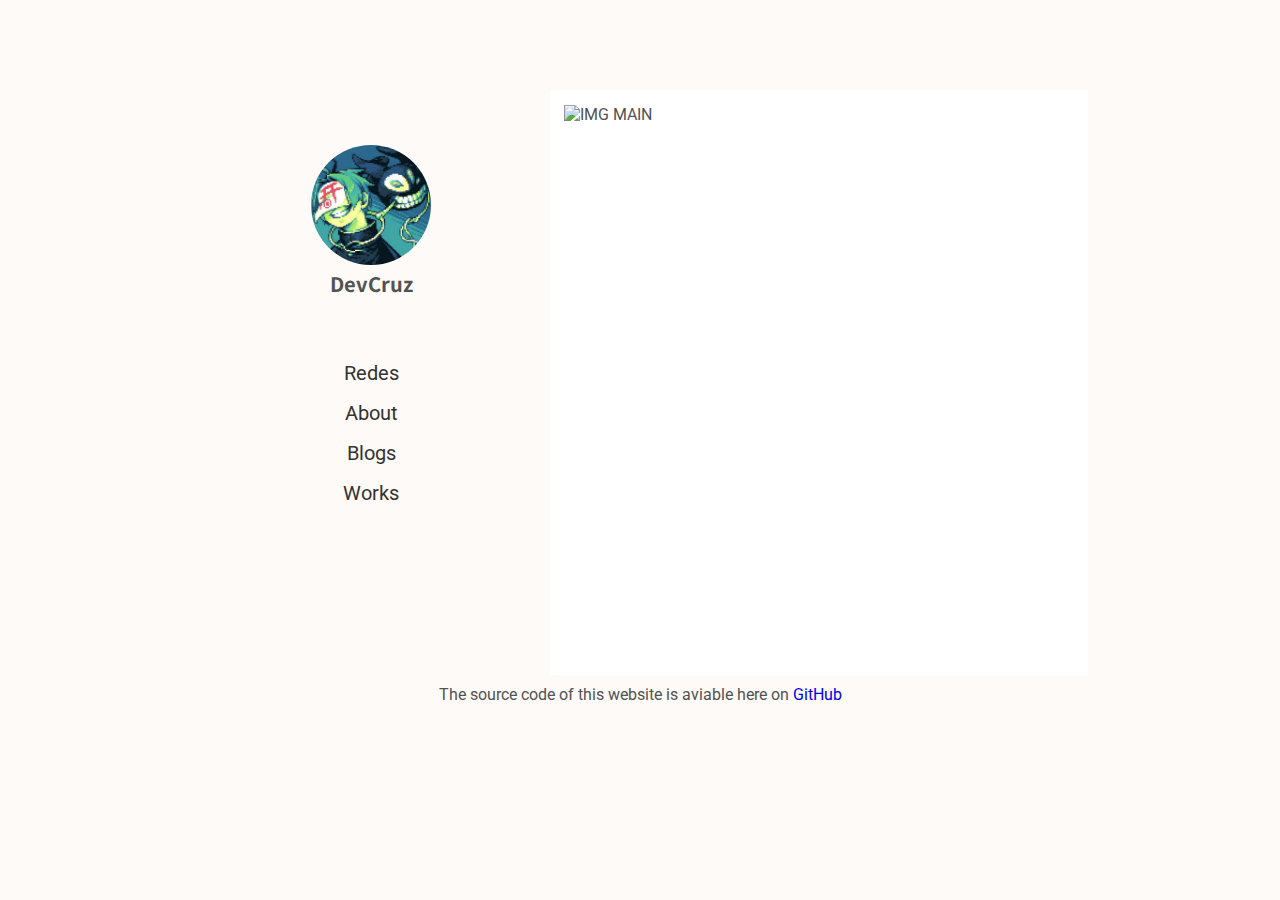
==== index.html @ cb2f150f "Add files via upload" ====
<!DOCTYPE html>
<html lang="es">

<head>
    <meta charset="UTF-8">
    <meta http-equiv="X-UA-Compatible" content="IE=edge">
    <meta name="viewport" content="width=device-width, initial-scale=1.0">
    <title>DevCruz - Abdiel Castillo Cruz</title>
    <!---ESTILOS CSS---->
    <LINK REL=StyleSheet HREF="css/estilo.css" TYPE="text/css" MEDIA=screen>
    <!--Fuentes--->
    <!--Roboto-->
    <link rel="preconnect" href="https://fonts.googleapis.com">
    <link rel="preconnect" href="https://fonts.gstatic.com" crossorigin>
    <link href="https://fonts.googleapis.com/css2?family=Roboto:wght@300&display=swap" rel="stylesheet">
    <!---Naoto Sans JP--->
    <link rel="preconnect" href="https://fonts.googleapis.com">
    <link rel="preconnect" href="https://fonts.gstatic.com" crossorigin>
    <link href="https://fonts.googleapis.com/css2?family=Noto+Sans+JP:wght@300&family=Roboto:wght@300&display=swap"
        rel="stylesheet">
</head>

<body>
    <div class="grid-contenedor">
        <div class="grid-main">
            <!----Parte del icon-->
            <div class="icon">
                <a href="index.html">
                    <img src="img/img-perfil.jpg" alt="img_perfil">
                    <h2 class="titulo">DevCruz</h2>
                </a>
            </div>

            <div class="nav">
                <ul>
                    <li>
                        <a href="redes.html">Redes</a>
                    </li>

                    <li>
                        <a href="#">About</a>
                    </li>

                    <li>
                        <a href="#">Blogs</a>
                    </li>

                    <li>
                        <a href="#">Works</a>
                    </li>
                </ul>
            
            </div>
            
            <div class="img-main">
                <div class="box-img">
                    <img src="img/wallpaperflare.com_wallpaper.jpg" alt="IMG MAIN">
                </div>

            </div>
        </div>
        <footer class="footer-main">
            <div class="box-footer">
                <p>The source code of this website is aviable here on <a href="#">GitHub</a></p> 
            </div>           
        </footer>
    </div>
</body>

</html>
---- css/estilo.css ----
*{
    margin: 0;
    padding: 0;
}

body{
    background-color: rgb(253, 250, 247);
    color: #525252;
    font-family: 'Roboto', sans-serif; /***Roboto fonts***/
}
a{
    text-decoration: none;
}

.grid-contenedor{
    width: 100vw;
    height: 100vh;
    display: grid;
    grid-template-columns: 15% 70% 15%;
    grid-template-rows: 10% 65% 25%;
}

.grid-contenedor .grid-main{
    grid-column-start: 2;
    grid-column-end: 3;
    grid-row-start: 2;
    grid-row-end: 3;
    /**** Grid main ****/
    display: grid;
    grid-template-columns: 40% 60%;
    grid-template-rows: 45% 55% ;
}

/*** Icono y Nombre ***/
.grid-contenedor .grid-main .icon{
    text-decoration: none;
    grid-column-start: 1;
    grid-column-end: 2;
    grid-row-start: 1;
    grid-row-end: 2;
    display: flex;
    justify-content: center;
    text-align: center;
    align-items: center;
}
.grid-contenedor .grid-main .icon a{
    text-decoration: none;
}
.grid-contenedor .grid-main .icon a img{
    width:120px;
    height:120px;
    border-radius:150px;
}
.grid-contenedor .grid-main .icon a h2.titulo{
    font-family: 'Noto Sans JP';
    font-size: 20px;
    color: #525252;
}

/**** Navegacion ***/
.grid-contenedor .grid-main .nav{
    grid-column-start: 1;
    grid-column-end: 2;
    grid-row-start: 2;
    grid-row-end: 3;
    display: flex;
    align-items: flex-start;
    text-align: center;
    justify-content: center;
}
.grid-contenedor .grid-contenedor .nav ul{
    flex-wrap: wrap;
}
.grid-contenedor .grid-main .nav ul li{
    text-decoration: none;
    list-style: none;
    padding: 8px;
}
.grid-contenedor .grid-main .nav ul li:hover{
    border: paleturquoise;
}
.grid-contenedor .grid-main .nav ul li a{
    text-decoration: none;
    font-size: 20px;
    color: #333333;
}

/****  Main img ****/
.grid-contenedor .grid-main .img-main{
    grid-column-start: 2;
    grid-column-end: 3;
    grid-row-start: 1;
    grid-row-end: 3;

    background-color: white;
}
.grid-contenedor .grid-main .img-main .box-img{
    width: 100%;
    height: 100%;
    display: flex;
    align-items:center;
    justify-content: center;
}
.grid-contenedor .grid-main .img-main .box-img img{
    width: 95%;
    height: 95%;
}

/**** Footer main *****/
.grid-contenedor footer.footer-main{
    grid-column-start: 2;
    grid-column-end: 3;
    grid-row-start: 3;
    grid-row-end: 4;
}
.grid-contenedor footer.footer-main .box-footer{
    display: flex;
    align-items:center;
    justify-content: center;
}
.grid-contenedor footer.footer-main .box-footer p{
    padding-top: 10px;
}
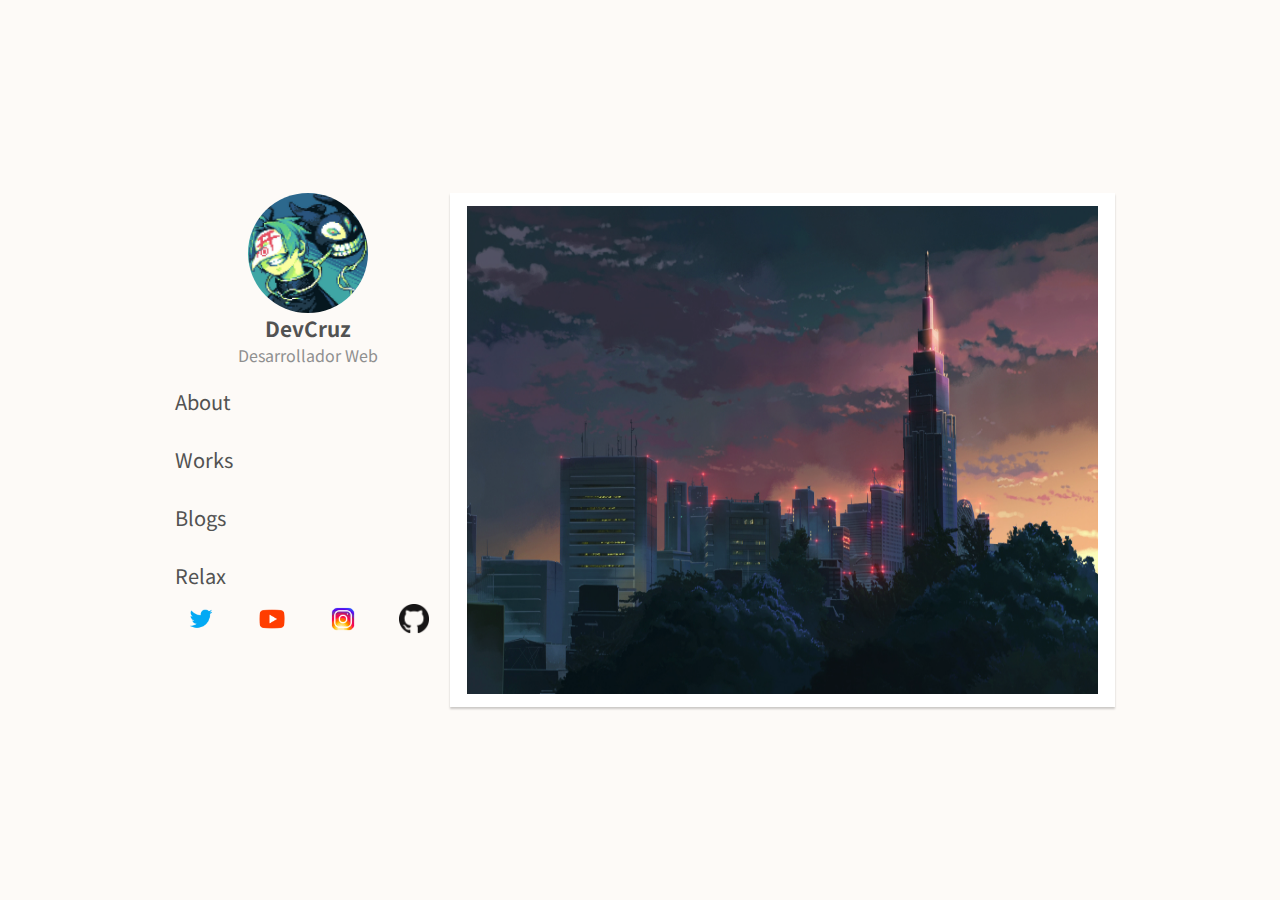
==== commit 75c5b7f0: "Add files via upload" ====
--- a/index.html
+++ b/index.html
@@ -12,7 +12,7 @@
     <!--Roboto-->
     <link rel="preconnect" href="https://fonts.googleapis.com">
     <link rel="preconnect" href="https://fonts.gstatic.com" crossorigin>
-    <link href="https://fonts.googleapis.com/css2?family=Roboto:wght@300&display=swap" rel="stylesheet">
+    <link href="https://fonts.googleapis.com/css2?family=Roboto&display=swap" rel="stylesheet">
     <!---Naoto Sans JP--->
     <link rel="preconnect" href="https://fonts.googleapis.com">
     <link rel="preconnect" href="https://fonts.gstatic.com" crossorigin>
@@ -23,48 +23,76 @@
 <body>
     <div class="grid-contenedor">
         <div class="grid-main">
-            <!----Parte del icon-->
-            <div class="icon">
-                <a href="index.html">
-                    <img src="img/img-perfil.jpg" alt="img_perfil">
-                    <h2 class="titulo">DevCruz</h2>
+            <div class="perfil">
+                <a href="#">
+                    <img src="img/img-perfil.jpg">
                 </a>
+                <h1>DevCruz</h1>
+                <p>Desarrollador Web</p>
             </div>
+            <div class="nav">
+                <ul class="nav-box">
+                    <div class="iteam1">
+                        <a href="#">
+                            About
+                        </a>
+                    </div>
+                    <div class="iteam2">
+                        <a href="#">
+                            Works
+                        </a>
+                    </div>
+                    <div class="iteam3">
+                        <a href="#">
+                            Blogs
+                        </a>
+                    </div>
+                    <div class="iteam4">
+                        <a href="#">
+                            Relax
+                        </a>
+                    </div>
+                </ul>
+            </div>
+            <div class="redes">
+                <ul class="redes-box">
+                    <div class="icon1">
+                        <a href="https://twitter.com/A_CruZ_0">
+                        <img src="img/iconos/icons8-twitter-48.png">
+                        </a>
+                    </div>
 
-            <div class="nav">
-                <ul>
-                    <li>
-                        <a href="redes.html">Redes</a>
-                    </li>
+                    <div class="icon2">
+                        <a href="https://www.youtube.com/channel/UC5SplORpdw8LHfMeSpYAg6Q">
+                            <img src="img/iconos/icons8-youtube-play-48.png">
+                        </a>
+                    </div>
 
-                    <li>
-                        <a href="#">About</a>
-                    </li>
+                    <div class="icon3">
+                        <a href="https://www.instagram.com/abdiel_trash/?hl=es">
+                            <img src="img/iconos/icons8-instagram-48.png">
+                        </a>
+                    </div>
 
-                    <li>
-                        <a href="#">Blogs</a>
-                    </li>
-
-                    <li>
-                        <a href="#">Works</a>
-                    </li>
+                    <div class="icon4">
+                        <a href="https://github.com/CruZ69">
+                            <img src="img/iconos/GitHub-Mark-32px.png">
+                        </a>
+                    </div>
                 </ul>
-            
             </div>
-            
-            <div class="img-main">
-                <div class="box-img">
-                    <img src="img/wallpaperflare.com_wallpaper.jpg" alt="IMG MAIN">
+            <div class="portada">
+                <div class="portada-box">
+                    <img src="img/fondos/SAVE_20181219_114207.png">
                 </div>
-
             </div>
         </div>
-        <footer class="footer-main">
-            <div class="box-footer">
-                <p>The source code of this website is aviable here on <a href="#">GitHub</a></p> 
-            </div>           
-        </footer>
+
+        <!--<footer>
+            <p>The source code of this website is available <a href="https://github.com/CruZ69/Pagina-personal">here on GitHub</a></p>
+        </footer>-->
     </div>
+    
 </body>
 
 </html>
--- a/css/estilo.css
+++ b/css/estilo.css
@@ -5,8 +5,9 @@
 
 body{
     background-color: rgb(253, 250, 247);
-    color: #525252;
-    font-family: 'Roboto', sans-serif; /***Roboto fonts***/
+    color: rgb(143, 143, 143);
+    font-family: 'Noto Sans JP', sans-serif; /***Roboto fonts***/
+    font-size: 16px;
 }
 a{
     text-decoration: none;
@@ -16,108 +17,331 @@
     width: 100vw;
     height: 100vh;
     display: grid;
-    grid-template-columns: 15% 70% 15%;
-    grid-template-rows: 10% 65% 25%;
+    grid-template-columns: auto 950px auto;
+    grid-template-rows: auto 514px auto;
 }
 
 .grid-contenedor .grid-main{
-    grid-column-start: 2;
-    grid-column-end: 3;
-    grid-row-start: 2;
-    grid-row-end: 3;
-    /**** Grid main ****/
+    grid-column: 2/3;
+    grid-row: 2/3;
+    /*******/
+    
+
     display: grid;
-    grid-template-columns: 40% 60%;
-    grid-template-rows: 45% 55% ;
-}
-
-/*** Icono y Nombre ***/
-.grid-contenedor .grid-main .icon{
-    text-decoration: none;
-    grid-column-start: 1;
-    grid-column-end: 2;
-    grid-row-start: 1;
-    grid-row-end: 2;
-    display: flex;
-    justify-content: center;
+    grid-template-columns: 30% 70%;
+    grid-template-rows: 35% 45% 20%;
+    grid-template-areas: " perfil portada"
+                         "nav    portada"
+                         "redes  portada";
+}
+
+.grid-contenedor .grid-main .perfil{
+    /**grid-column: 1/2;
+    grid-row: 1/2;**/
+    grid-area: perfil;
+}
+.grid-contenedor .grid-main .perfil a{
+    text-decoration: none;
+    display: flex;
+    justify-content: center;
+}
+.grid-contenedor .grid-main .perfil a img{
+    width: 7.5rem;
+    height: 7.5rem;
+    border-radius: 150px;
+}
+.grid-contenedor .grid-main .perfil h1{
+    font-size: 1.3em;
+    font-family: Noto Sans JP;
+    color: #525252;
     text-align: center;
-    align-items: center;
-}
-.grid-contenedor .grid-main .icon a{
-    text-decoration: none;
-}
-.grid-contenedor .grid-main .icon a img{
-    width:120px;
-    height:120px;
-    border-radius:150px;
-}
-.grid-contenedor .grid-main .icon a h2.titulo{
-    font-family: 'Noto Sans JP';
-    font-size: 20px;
-    color: #525252;
-}
-
-/**** Navegacion ***/
+}
+.grid-contenedor .grid-main .perfil p{
+    font-size: 1em;
+    text-align: center;
+}
+
 .grid-contenedor .grid-main .nav{
-    grid-column-start: 1;
-    grid-column-end: 2;
-    grid-row-start: 2;
-    grid-row-end: 3;
-    display: flex;
-    align-items: flex-start;
-    text-align: center;
-    justify-content: center;
-}
-.grid-contenedor .grid-contenedor .nav ul{
-    flex-wrap: wrap;
-}
-.grid-contenedor .grid-main .nav ul li{
-    text-decoration: none;
-    list-style: none;
-    padding: 8px;
-}
-.grid-contenedor .grid-main .nav ul li:hover{
-    border: paleturquoise;
-}
-.grid-contenedor .grid-main .nav ul li a{
-    text-decoration: none;
-    font-size: 20px;
-    color: #333333;
-}
-
-/****  Main img ****/
-.grid-contenedor .grid-main .img-main{
-    grid-column-start: 2;
-    grid-column-end: 3;
-    grid-row-start: 1;
-    grid-row-end: 3;
-
-    background-color: white;
-}
-.grid-contenedor .grid-main .img-main .box-img{
+    /**grid-column: 1/2;
+    grid-row: 2/3;**/
+    grid-area: nav;
+}
+.grid-contenedor .grid-main .nav ul.nav-box{
     width: 100%;
     height: 100%;
+
+    display: grid;
+    grid-template-columns: 100%;
+    grid-auto-rows: 25% 25% 25% 25%;
+    grid-template-areas: "it1"
+                         "it2"
+                         "it3"
+                         "it4";
+}
+
+.grid-contenedor .grid-main .nav ul.nav-box .iteam1{
+    /**grid-column: 1/2;
+    grid-row: 1/2;**/
+    grid-area: it1;
+
+    display: flex;
+    align-items: center;
+}
+.grid-contenedor .grid-main .nav ul.nav-box .iteam1 a{
+    margin-left: 0.5em;
+    padding: 0.5em 0.5em
+    font-family: 'Roboto', sans-serif;
+    font-size: 1.25em;
+    color: #525252;
+}
+.grid-contenedor .grid-main .nav ul.nav-box .iteam1 a:hover{
+    text-decoration: none;
+    background-color: #21ce99;
+    color: white;
+}
+
+.grid-contenedor .grid-main .nav ul.nav-box .iteam2{
+    /**grid-column: 1/2;
+    grid-row: 2/3;**/
+    grid-area: it2;
+
+    display: flex;
+    align-items: center;
+}
+.grid-contenedor .grid-main .nav ul.nav-box .iteam2 a{
+    margin-left: 0.5em;
+    padding: 0.5em 0.5em
+    font-family: 'Roboto', sans-serif;
+    font-size: 1.25em;
+    color: #525252;
+}
+.grid-contenedor .grid-main .nav ul.nav-box .iteam2 a:hover{
+    text-decoration: none;
+    background-color: #21ce99;
+    color: white;
+}
+
+
+.grid-contenedor .grid-main .nav ul.nav-box .iteam3{
+    /**grid-column: 1/2;
+    grid-row: 3/4;**/
+    grid-area: it3;
+
+    display: flex;
+    align-items: center;
+}
+.grid-contenedor .grid-main .nav ul.nav-box .iteam3 a{
+    margin-left: 0.5em;
+    padding: 0.5em 0.5em
+    font-family: 'Roboto', sans-serif;
+    font-size: 1.25em;
+    color: #525252;
+}
+.grid-contenedor .grid-main .nav ul.nav-box .iteam3 a:hover{
+    text-decoration: none;
+    background-color: #21ce99;
+    color: white;
+}
+
+.grid-contenedor .grid-main .nav ul.nav-box .iteam4{
+    /**grid-column: 1/2;
+    grid-row: 4/5;**/
+    grid-area: it4;
+
+    display: flex;
+    align-items: center;
+}
+.grid-contenedor .grid-main .nav ul.nav-box .iteam4 a{
+    margin-left: 0.5em;
+    padding: 0.5em 0.5em
+    font-family: 'Roboto', sans-serif;
+    font-size: 1.25em;
+    color: #525252;
+}
+.grid-contenedor .grid-main .nav ul.nav-box .iteam4 a:hover{
+    text-decoration: none;
+    background-color: #21ce99;
+    color: white;
+}
+
+
+.grid-contenedor .grid-main .redes{
+    /**grid-column: 1/2;
+    grid-row: 3/4;**/
+    grid-area: redes;
+}
+.grid-contenedor .grid-main .redes ul.redes-box{
+    width: 100%;
+    height: 100%;
+
+    display: grid;
+    grid-template-columns: 25% 25% 25% 25%;
+    grid-auto-rows: 100%;
+}
+
+.grid-contenedor .grid-main .redes ul.redes-box .icon1{
+    grid-column: 1/2;
+    grid-row: 1/2;
+    display: flex;
+    justify-content: center;
+    
+}
+.grid-contenedor .grid-main .redes ul.redes-box .icon1 a img{
+    height: 30px;
+    width: 30px;
+}
+
+.grid-contenedor .grid-main .redes ul.redes-box .icon2{
+    grid-column: 2/3;
+    grid-row: 1/2;
+    display: flex;
+    justify-content: center;
+    
+}
+.grid-contenedor .grid-main .redes ul.redes-box .icon2 a img{
+    height: 30px;
+    width: 30px;
+}
+
+.grid-contenedor .grid-main .redes ul.redes-box .icon3{
+    grid-column: 3/4;
+    grid-row: 1/2;
+    display: flex;
+    justify-content: center;
+    
+}
+.grid-contenedor .grid-main .redes ul.redes-box .icon3 a img{
+    height: 30px;
+    width: 30px;
+}
+
+.grid-contenedor .grid-main .redes ul.redes-box .icon4{
+    grid-column: 4/5;
+    grid-row: 1/2;
+    display: flex;
+    justify-content: center;
+    
+}
+.grid-contenedor .grid-main .redes ul.redes-box .icon4 a img{
+    height: 30px;
+    width: 30px;
+}
+
+.grid-contenedor .grid-main .portada{
+    /**grid-column: 2/3;
+    grid-row: 1/4;***/
+    grid-area: portada;
+
+    background-color: white;
+    box-shadow: 0 2px 2px 0px rgb(0 0 0 / 20%);
+}
+.grid-contenedor .grid-main .portada .portada-box{
+    width: 100%;
+    height: 100%;
     display: flex;
     align-items:center;
     justify-content: center;
 }
-.grid-contenedor .grid-main .img-main .box-img img{
+.grid-contenedor .grid-main .portada .portada-box img{
     width: 95%;
     height: 95%;
 }
 
-/**** Footer main *****/
-.grid-contenedor footer.footer-main{
-    grid-column-start: 2;
-    grid-column-end: 3;
-    grid-row-start: 3;
-    grid-row-end: 4;
-}
-.grid-contenedor footer.footer-main .box-footer{
-    display: flex;
-    align-items:center;
-    justify-content: center;
-}
-.grid-contenedor footer.footer-main .box-footer p{
-    padding-top: 10px;
-}
+
+.grid-contenedor footer{
+    grid-column: 2/3;
+    grid-row: 3/4;
+
+    display: flex;
+    justify-content: center;
+}
+.grid-contenedor footer p{
+    margin-top: 10px;
+    font-size: 0.85rem;
+}
+.grid-contenedor footer p a{
+    color: #6C7BEC;
+}
+
+
+@media (max-width: 576px){
+        body{
+            font-size: 14px;
+        }
+
+        .grid-contenedor{
+            height: 100vh;
+            width: 100vw;     
+            display: grid;
+            grid-template-columns: 100%;
+            grid-template-rows: 100%;  
+            grid-template-areas: "contenedor";    
+        }
+
+        .grid-contenedor .grid-main{
+
+            grid-area: contenedor;
+            display: grid;
+            grid-template-columns: 100%;
+            grid-template-rows: 30% 10%  10% 50%;
+            grid-template-areas: "perfil"
+                                 "nav"
+                                 "redes "
+                                 "portada";
+        }
+
+        .grid-contenedor .grid-main .perfil{
+            grid-area: perfil;
+            grid-area: perfil;
+            margin-top: 20px;
+            display: inline-block;
+            align-content: center;
+        }
+
+        .grid-contenedor .grid-main .nav ul.nav-box{
+            width: 100%;
+            height: 100%;
+        
+            display: grid;
+            grid-template-columns: 25% 25% 25% 25%;
+            grid-template-rows: 100%;
+            grid-template-areas: "it1 it2 it3 it4";
+
+}
+
+.grid-contenedor .grid-main .nav ul.nav-box .iteam1{
+    /**grid-column: 1/2;
+    grid-row: 1/2;**/
+    grid-area: it1;
+
+    display: flex;
+    align-items: center;
+    justify-content: center;
+}
+.grid-contenedor .grid-main .nav ul.nav-box .iteam2{
+    /**grid-column: 1/2;
+    grid-row: 1/2;**/
+    grid-area: it2;
+
+    display: flex;
+    align-items: center;
+    justify-content: center;
+}
+.grid-contenedor .grid-main .nav ul.nav-box .iteam3{
+    /**grid-column: 1/2;
+    grid-row: 1/2;**/
+    grid-area: it3;
+
+    display: flex;
+    align-items: center;
+    justify-content: center;
+}
+.grid-contenedor .grid-main .nav ul.nav-box .iteam4{
+    /**grid-column: 1/2;
+    grid-row: 1/2;**/
+    grid-area: it4;
+
+    display: flex;
+    align-items: center;
+    justify-content: center;
+}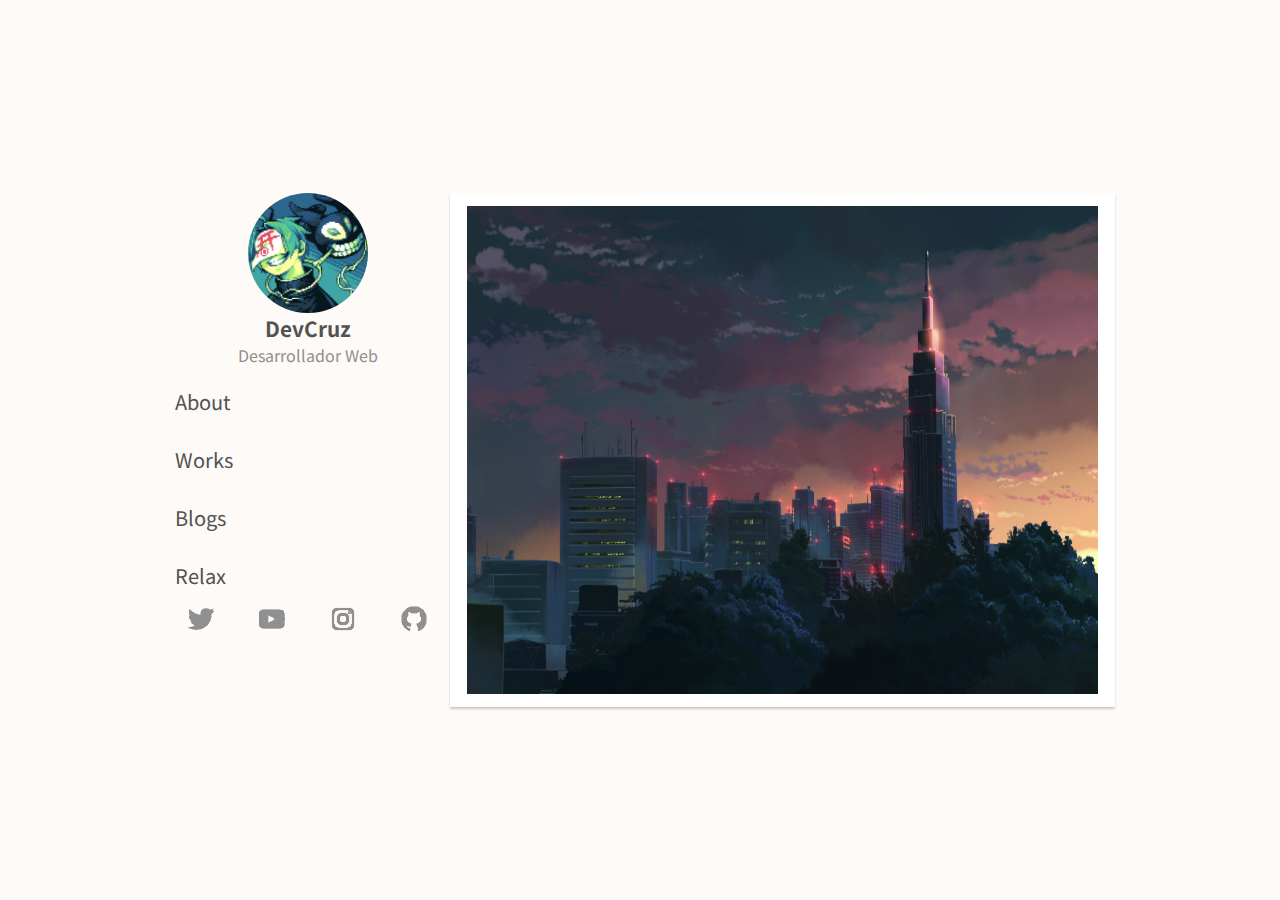
==== commit 66dd001b: "Add files via upload" ====
--- a/index.html
+++ b/index.html
@@ -58,25 +58,25 @@
                 <ul class="redes-box">
                     <div class="icon1">
                         <a href="https://twitter.com/A_CruZ_0">
-                        <img src="img/iconos/icons8-twitter-48.png">
+                        <img src="img/icons/icons8-twitter-60.png">
                         </a>
                     </div>
 
                     <div class="icon2">
                         <a href="https://www.youtube.com/channel/UC5SplORpdw8LHfMeSpYAg6Q">
-                            <img src="img/iconos/icons8-youtube-play-48.png">
+                            <img src="img/icons/icons8-youtube-play-50.png">
                         </a>
                     </div>
 
                     <div class="icon3">
                         <a href="https://www.instagram.com/abdiel_trash/?hl=es">
-                            <img src="img/iconos/icons8-instagram-48.png">
+                            <img src="img/icons/icons8-instagram-48.png">
                         </a>
                     </div>
 
                     <div class="icon4">
                         <a href="https://github.com/CruZ69">
-                            <img src="img/iconos/GitHub-Mark-32px.png">
+                            <img src="img/icons/icons8-github-48 (1).png">
                         </a>
                     </div>
                 </ul>
